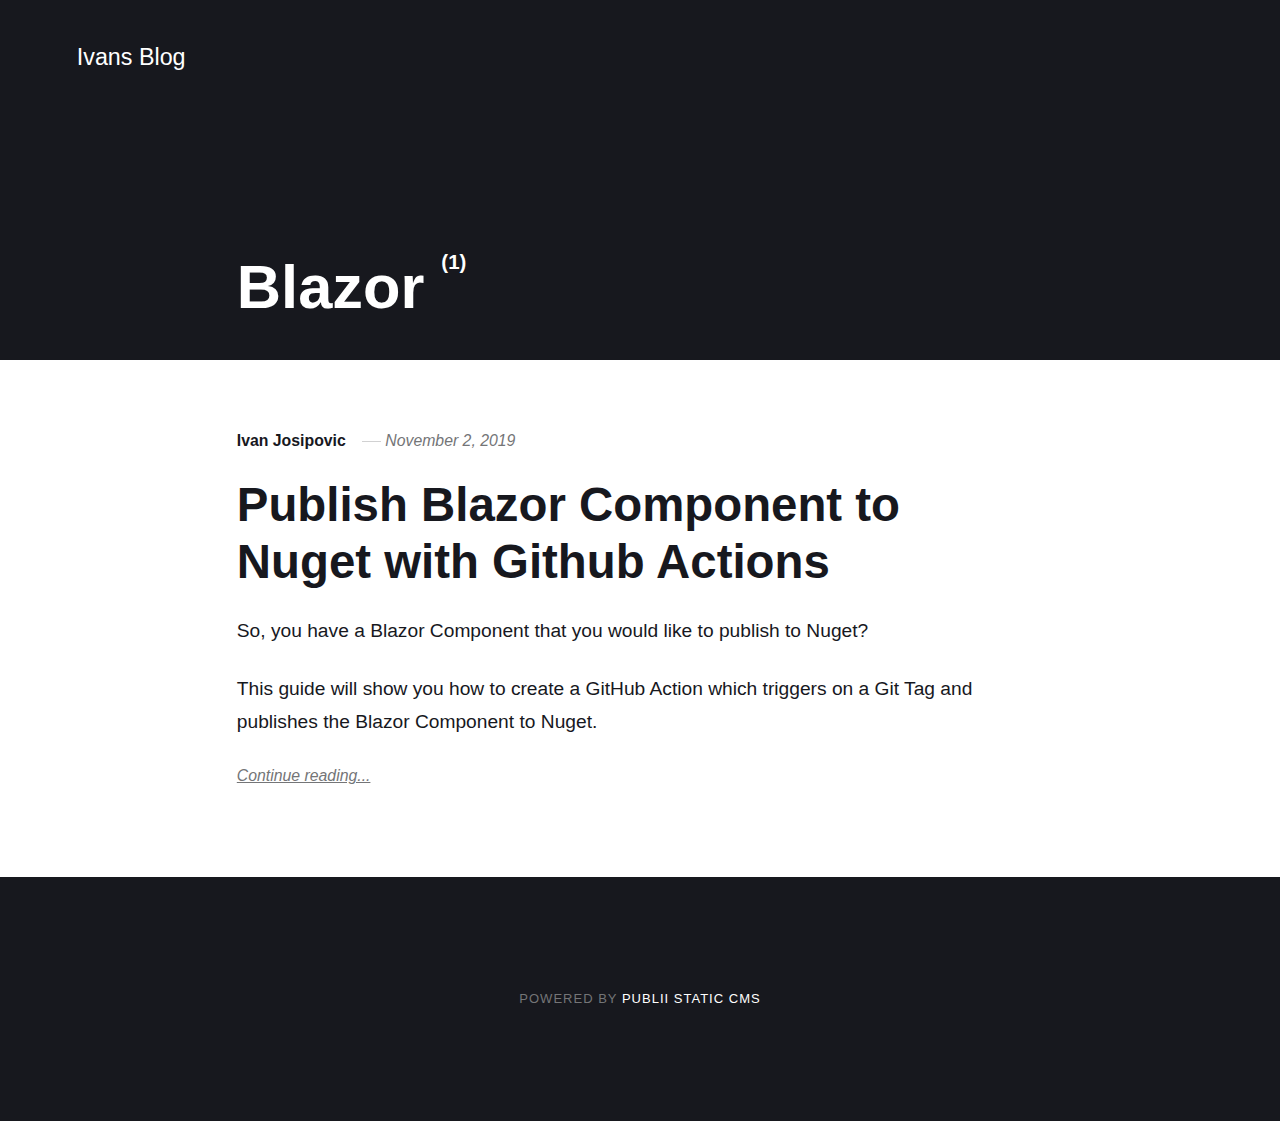
==== blazor/index.html @ 7b17bf5a "Updated from Publii" ====
<!DOCTYPE html><html lang="en"><head><meta charset="utf-8"><meta http-equiv="X-UA-Compatible" content="IE=edge"><meta name="viewport" content="width=device-width,initial-scale=1"><title>Tag: Blazor - Ivans Blog</title><meta name="robots" content="noindex, follow"><meta name="generator" content="Publii Open-Source CMS for Static Site"><link rel="alternate" type="application/atom+xml" href="https://IvanJosipovic.github.io/feed.xml"><link rel="alternate" type="application/json" href="https://IvanJosipovic.github.io/feed.json"><meta property="og:title" content="Blazor"><meta property="og:site_name" content="Ivans Blog"><meta property="og:description" content=""><meta property="og:url" content="https://IvanJosipovic.github.io/blazor/"><meta property="og:type" content="website"><link rel="preconnect" href="https://fonts.gstatic.com/" crossorigin><style>h1,h2,h3,h4,h5,h6,.btn,[type=button],[type=submit],button,.navbar .navbar__menu li,.navbar_mobile_sidebar .navbar__menu li,.feed__author,.post__tag,.post__share>a span,.post__nav-link>span,.footer{font-family:-apple-system,BlinkMacSystemFont,"Segoe UI",Roboto,Oxygen,Ubuntu,Cantarell,"Fira Sans","Droid Sans","Helvetica Neue",Arial,sans-serif,"Apple Color Emoji","Segoe UI Emoji","Segoe UI Symbol"}body,h1,.h1,blockquote,.search__input,.author__name,.author__info>p,.feed__item h2,.post__nav-link{font-family:-apple-system,BlinkMacSystemFont,"Segoe UI",Roboto,Oxygen,Ubuntu,Cantarell,"Fira Sans","Droid Sans","Helvetica Neue",Arial,sans-serif,"Apple Color Emoji","Segoe UI Emoji","Segoe UI Symbol"}</style><link rel="stylesheet" href="https://IvanJosipovic.github.io/assets/css/style.css?v=dde21326d3801d8d871be847b2c70f8a"><script type="application/ld+json">{"@context":"http://schema.org","@type":"Organization","name":"Ivans Blog","url":"https://IvanJosipovic.github.io/"}</script><script src="https://IvanJosipovic.github.io/assets/js/ls.parent-fit.min.js?v=f8467455ea5c88e3e51a4f212d2632bd"></script><script async src="https://IvanJosipovic.github.io/assets/js/lazysizes.min.js?v=6a69d476c93de2b78a72acb259abccea"></script></head><body><div class="site-container"><header class="top" id="js-header"><a class="logo" href="https://IvanJosipovic.github.io/">Ivans Blog</a><div class="search"><div class="search__overlay js-search-overlay"><div class="search__overlay-inner"><form action="https://IvanJosipovic.github.io/search.html" class="search__form"><input class="search__input js-search-input" type="search" name="q" placeholder="search..." autofocus="autofocus"></form><button class="search__close js-search-close" aria-label="Close">Close</button></div></div><button class="search__btn js-search-btn" aria-label="Search"><svg role="presentation" focusable="false"><use xlink:href="https://IvanJosipovic.github.io/assets/svg/svg-map.svg#search"/></svg></button></div></header><main><div class="hero"><header class="hero__content"><div class="wrapper"><h1>Blazor <sup>(1)</sup></h1></div></header></div><div class="feed"><article class="feed__item"><header class="wrapper"><div class="feed__meta"><a href="https://IvanJosipovic.github.io/authors/ivan-josipovic/" class="feed__author invert">Ivan Josipovic</a> <time datetime="2019-11-02T13:29" class="feed__date">November 2, 2019</time></div><h2><a href="https://IvanJosipovic.github.io/publish-blazor-component-to-nuget-with-github-actions.html" class="invert">Publish Blazor Component to Nuget with Github Actions</a></h2></header><div class="wrapper"><p>So, you have a Blazor Component that you would like to publish to Nuget?</p><p>This guide will show you how to create a GitHub Action which triggers on a Git Tag and publishes the Blazor Component to Nuget.</p><a href="https://IvanJosipovic.github.io/publish-blazor-component-to-nuget-with-github-actions.html" class="readmore feed__readmore invert">Continue reading...</a></div></article></div></main><footer class="footer"><div class="footer__copyright">Powered by <a href="https://getpublii.com" target="_blank" rel="nofollow noopener noreferrer">Publii Static CMS</a></div><button class="footer__bttop js-footer__bttop" aria-label="Back to top"><svg><title>Back to top</title><use xlink:href="https://IvanJosipovic.github.io/assets/svg/svg-map.svg#toparrow"/></svg></button></footer></div><script>window.publiiThemeMenuConfig = {    
        mobileMenuMode: 'sidebar',
        animationSpeed: 300,
        submenuWidth: 'auto',
        doubleClickTime: 500,
        mobileMenuExpandableSubmenus: true, 
        relatedContainerForOverlayMenuSelector: '.top',
   };</script><script defer="defer" src="https://IvanJosipovic.github.io/assets/js/scripts.min.js?v=205f40927e4a45297a0b266e50ad78d5"></script><script>var lazyFeaturedImage=function lazyFeaturedImage(){var b=document.querySelectorAll(".hero__image-img");for(var a=0;a<b.length;a++){var c=b[a];c.addEventListener("lazyloaded",function(f){var d=f.target.parentNode;d.classList.add("hero__image--overlay")})}};lazyFeaturedImage();</script></body></html>
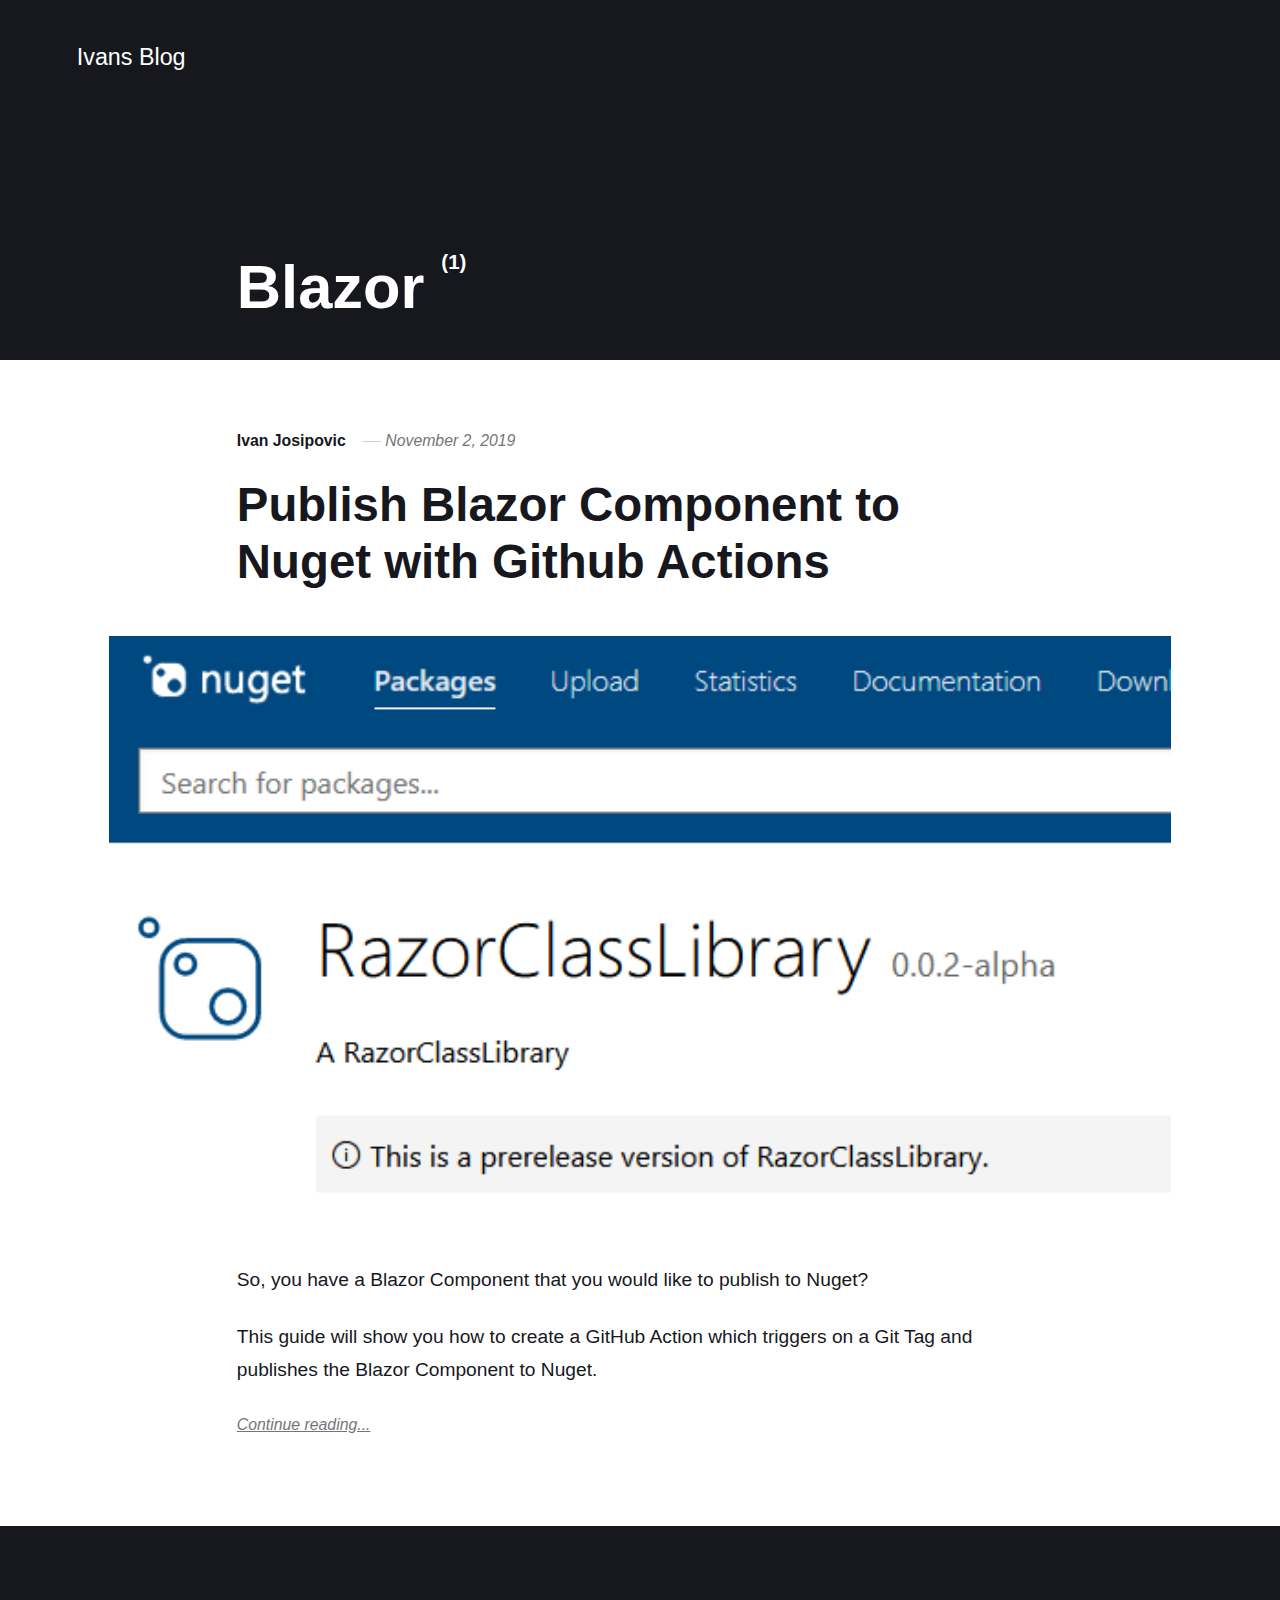
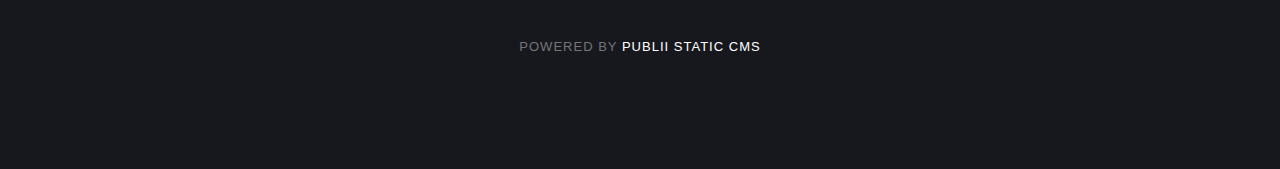
==== commit 08763c4c: "Updated from Publii" ====
--- a/blazor/index.html
+++ b/blazor/index.html
@@ -1,4 +1,4 @@
-<!DOCTYPE html><html lang="en"><head><meta charset="utf-8"><meta http-equiv="X-UA-Compatible" content="IE=edge"><meta name="viewport" content="width=device-width,initial-scale=1"><title>Tag: Blazor - Ivans Blog</title><meta name="robots" content="noindex, follow"><meta name="generator" content="Publii Open-Source CMS for Static Site"><link rel="alternate" type="application/atom+xml" href="https://IvanJosipovic.github.io/feed.xml"><link rel="alternate" type="application/json" href="https://IvanJosipovic.github.io/feed.json"><meta property="og:title" content="Blazor"><meta property="og:site_name" content="Ivans Blog"><meta property="og:description" content=""><meta property="og:url" content="https://IvanJosipovic.github.io/blazor/"><meta property="og:type" content="website"><link rel="preconnect" href="https://fonts.gstatic.com/" crossorigin><style>h1,h2,h3,h4,h5,h6,.btn,[type=button],[type=submit],button,.navbar .navbar__menu li,.navbar_mobile_sidebar .navbar__menu li,.feed__author,.post__tag,.post__share>a span,.post__nav-link>span,.footer{font-family:-apple-system,BlinkMacSystemFont,"Segoe UI",Roboto,Oxygen,Ubuntu,Cantarell,"Fira Sans","Droid Sans","Helvetica Neue",Arial,sans-serif,"Apple Color Emoji","Segoe UI Emoji","Segoe UI Symbol"}body,h1,.h1,blockquote,.search__input,.author__name,.author__info>p,.feed__item h2,.post__nav-link{font-family:-apple-system,BlinkMacSystemFont,"Segoe UI",Roboto,Oxygen,Ubuntu,Cantarell,"Fira Sans","Droid Sans","Helvetica Neue",Arial,sans-serif,"Apple Color Emoji","Segoe UI Emoji","Segoe UI Symbol"}</style><link rel="stylesheet" href="https://IvanJosipovic.github.io/assets/css/style.css?v=dde21326d3801d8d871be847b2c70f8a"><script type="application/ld+json">{"@context":"http://schema.org","@type":"Organization","name":"Ivans Blog","url":"https://IvanJosipovic.github.io/"}</script><script src="https://IvanJosipovic.github.io/assets/js/ls.parent-fit.min.js?v=f8467455ea5c88e3e51a4f212d2632bd"></script><script async src="https://IvanJosipovic.github.io/assets/js/lazysizes.min.js?v=6a69d476c93de2b78a72acb259abccea"></script></head><body><div class="site-container"><header class="top" id="js-header"><a class="logo" href="https://IvanJosipovic.github.io/">Ivans Blog</a><div class="search"><div class="search__overlay js-search-overlay"><div class="search__overlay-inner"><form action="https://IvanJosipovic.github.io/search.html" class="search__form"><input class="search__input js-search-input" type="search" name="q" placeholder="search..." autofocus="autofocus"></form><button class="search__close js-search-close" aria-label="Close">Close</button></div></div><button class="search__btn js-search-btn" aria-label="Search"><svg role="presentation" focusable="false"><use xlink:href="https://IvanJosipovic.github.io/assets/svg/svg-map.svg#search"/></svg></button></div></header><main><div class="hero"><header class="hero__content"><div class="wrapper"><h1>Blazor <sup>(1)</sup></h1></div></header></div><div class="feed"><article class="feed__item"><header class="wrapper"><div class="feed__meta"><a href="https://IvanJosipovic.github.io/authors/ivan-josipovic/" class="feed__author invert">Ivan Josipovic</a> <time datetime="2019-11-02T13:29" class="feed__date">November 2, 2019</time></div><h2><a href="https://IvanJosipovic.github.io/publish-blazor-component-to-nuget-with-github-actions.html" class="invert">Publish Blazor Component to Nuget with Github Actions</a></h2></header><div class="wrapper"><p>So, you have a Blazor Component that you would like to publish to Nuget?</p><p>This guide will show you how to create a GitHub Action which triggers on a Git Tag and publishes the Blazor Component to Nuget.</p><a href="https://IvanJosipovic.github.io/publish-blazor-component-to-nuget-with-github-actions.html" class="readmore feed__readmore invert">Continue reading...</a></div></article></div></main><footer class="footer"><div class="footer__copyright">Powered by <a href="https://getpublii.com" target="_blank" rel="nofollow noopener noreferrer">Publii Static CMS</a></div><button class="footer__bttop js-footer__bttop" aria-label="Back to top"><svg><title>Back to top</title><use xlink:href="https://IvanJosipovic.github.io/assets/svg/svg-map.svg#toparrow"/></svg></button></footer></div><script>window.publiiThemeMenuConfig = {    
+<!DOCTYPE html><html lang="en"><head><meta charset="utf-8"><meta http-equiv="X-UA-Compatible" content="IE=edge"><meta name="viewport" content="width=device-width,initial-scale=1"><title>Tag: Blazor - Ivans Blog</title><meta name="robots" content="noindex, follow"><meta name="generator" content="Publii Open-Source CMS for Static Site"><link rel="alternate" type="application/atom+xml" href="https://IvanJosipovic.github.io/feed.xml"><link rel="alternate" type="application/json" href="https://IvanJosipovic.github.io/feed.json"><meta property="og:title" content="Blazor"><meta property="og:site_name" content="Ivans Blog"><meta property="og:description" content=""><meta property="og:url" content="https://IvanJosipovic.github.io/blazor/"><meta property="og:type" content="website"><meta name="twitter:card" content="summary"><meta name="twitter:site" content="@IvanJosipovic"><meta name="twitter:title" content="Blazor"><meta name="twitter:description" content=""><link rel="preconnect" href="https://fonts.gstatic.com/" crossorigin><style>h1,h2,h3,h4,h5,h6,.btn,[type=button],[type=submit],button,.navbar .navbar__menu li,.navbar_mobile_sidebar .navbar__menu li,.feed__author,.post__tag,.post__share>a span,.post__nav-link>span,.footer{font-family:-apple-system,BlinkMacSystemFont,"Segoe UI",Roboto,Oxygen,Ubuntu,Cantarell,"Fira Sans","Droid Sans","Helvetica Neue",Arial,sans-serif,"Apple Color Emoji","Segoe UI Emoji","Segoe UI Symbol"}body,h1,.h1,blockquote,.search__input,.author__name,.author__info>p,.feed__item h2,.post__nav-link{font-family:-apple-system,BlinkMacSystemFont,"Segoe UI",Roboto,Oxygen,Ubuntu,Cantarell,"Fira Sans","Droid Sans","Helvetica Neue",Arial,sans-serif,"Apple Color Emoji","Segoe UI Emoji","Segoe UI Symbol"}</style><link rel="stylesheet" href="https://IvanJosipovic.github.io/assets/css/style.css?v=dde21326d3801d8d871be847b2c70f8a"><script type="application/ld+json">{"@context":"http://schema.org","@type":"Organization","name":"Ivans Blog","url":"https://IvanJosipovic.github.io/"}</script><script src="https://IvanJosipovic.github.io/assets/js/ls.parent-fit.min.js?v=f8467455ea5c88e3e51a4f212d2632bd"></script><script async src="https://IvanJosipovic.github.io/assets/js/lazysizes.min.js?v=6a69d476c93de2b78a72acb259abccea"></script></head><body><div class="site-container"><header class="top" id="js-header"><a class="logo" href="https://IvanJosipovic.github.io/">Ivans Blog</a><div class="search"><div class="search__overlay js-search-overlay"><div class="search__overlay-inner"><form action="https://IvanJosipovic.github.io/search.html" class="search__form"><input class="search__input js-search-input" type="search" name="q" placeholder="search..." autofocus="autofocus"></form><button class="search__close js-search-close" aria-label="Close">Close</button></div></div><button class="search__btn js-search-btn" aria-label="Search"><svg role="presentation" focusable="false"><use xlink:href="https://IvanJosipovic.github.io/assets/svg/svg-map.svg#search"/></svg></button></div></header><main><div class="hero"><header class="hero__content"><div class="wrapper"><h1>Blazor <sup>(1)</sup></h1></div></header></div><div class="feed"><article class="feed__item"><header class="wrapper"><div class="feed__meta"><a href="https://IvanJosipovic.github.io/authors/ivan-josipovic/" class="feed__author invert">Ivan Josipovic</a> <time datetime="2019-11-02T13:29" class="feed__date">November 2, 2019</time></div><h2><a href="https://IvanJosipovic.github.io/publish-blazor-component-to-nuget-with-github-actions.html" class="invert">Publish Blazor Component to Nuget with Github Actions</a></h2></header><div class="feed__image"><img class="lazyload" data-src="https://IvanJosipovic.github.io/media/posts/1/2019-11-02-15_39_11-NuGet-Gallery-_-RazorClassLibrary-0.0.2-alpha2.png" data-srcset="https://IvanJosipovic.github.io/media/posts/1/responsive/2019-11-02-15_39_11-NuGet-Gallery-_-RazorClassLibrary-0.0.2-alpha2-xs.png 300w ,https://IvanJosipovic.github.io/media/posts/1/responsive/2019-11-02-15_39_11-NuGet-Gallery-_-RazorClassLibrary-0.0.2-alpha2-sm.png 480w ,https://IvanJosipovic.github.io/media/posts/1/responsive/2019-11-02-15_39_11-NuGet-Gallery-_-RazorClassLibrary-0.0.2-alpha2-md.png 768w ,https://IvanJosipovic.github.io/media/posts/1/responsive/2019-11-02-15_39_11-NuGet-Gallery-_-RazorClassLibrary-0.0.2-alpha2-lg.png 1024w ,https://IvanJosipovic.github.io/media/posts/1/responsive/2019-11-02-15_39_11-NuGet-Gallery-_-RazorClassLibrary-0.0.2-alpha2-xl.png 1360w ,https://IvanJosipovic.github.io/media/posts/1/responsive/2019-11-02-15_39_11-NuGet-Gallery-_-RazorClassLibrary-0.0.2-alpha2-2xl.png 1600w" data-aspectratio="1.8238993710691824" data-sizes="auto" height="318" width="580" alt=""></div><div class="wrapper"><p>So, you have a Blazor Component that you would like to publish to Nuget?</p><p>This guide will show you how to create a GitHub Action which triggers on a Git Tag and publishes the Blazor Component to Nuget.</p><a href="https://IvanJosipovic.github.io/publish-blazor-component-to-nuget-with-github-actions.html" class="readmore feed__readmore invert">Continue reading...</a></div></article></div></main><footer class="footer"><div class="footer__copyright">Powered by <a href="https://getpublii.com" target="_blank" rel="nofollow noopener noreferrer">Publii Static CMS</a></div><button class="footer__bttop js-footer__bttop" aria-label="Back to top"><svg><title>Back to top</title><use xlink:href="https://IvanJosipovic.github.io/assets/svg/svg-map.svg#toparrow"/></svg></button></footer></div><script>window.publiiThemeMenuConfig = {    
         mobileMenuMode: 'sidebar',
         animationSpeed: 300,
         submenuWidth: 'auto',
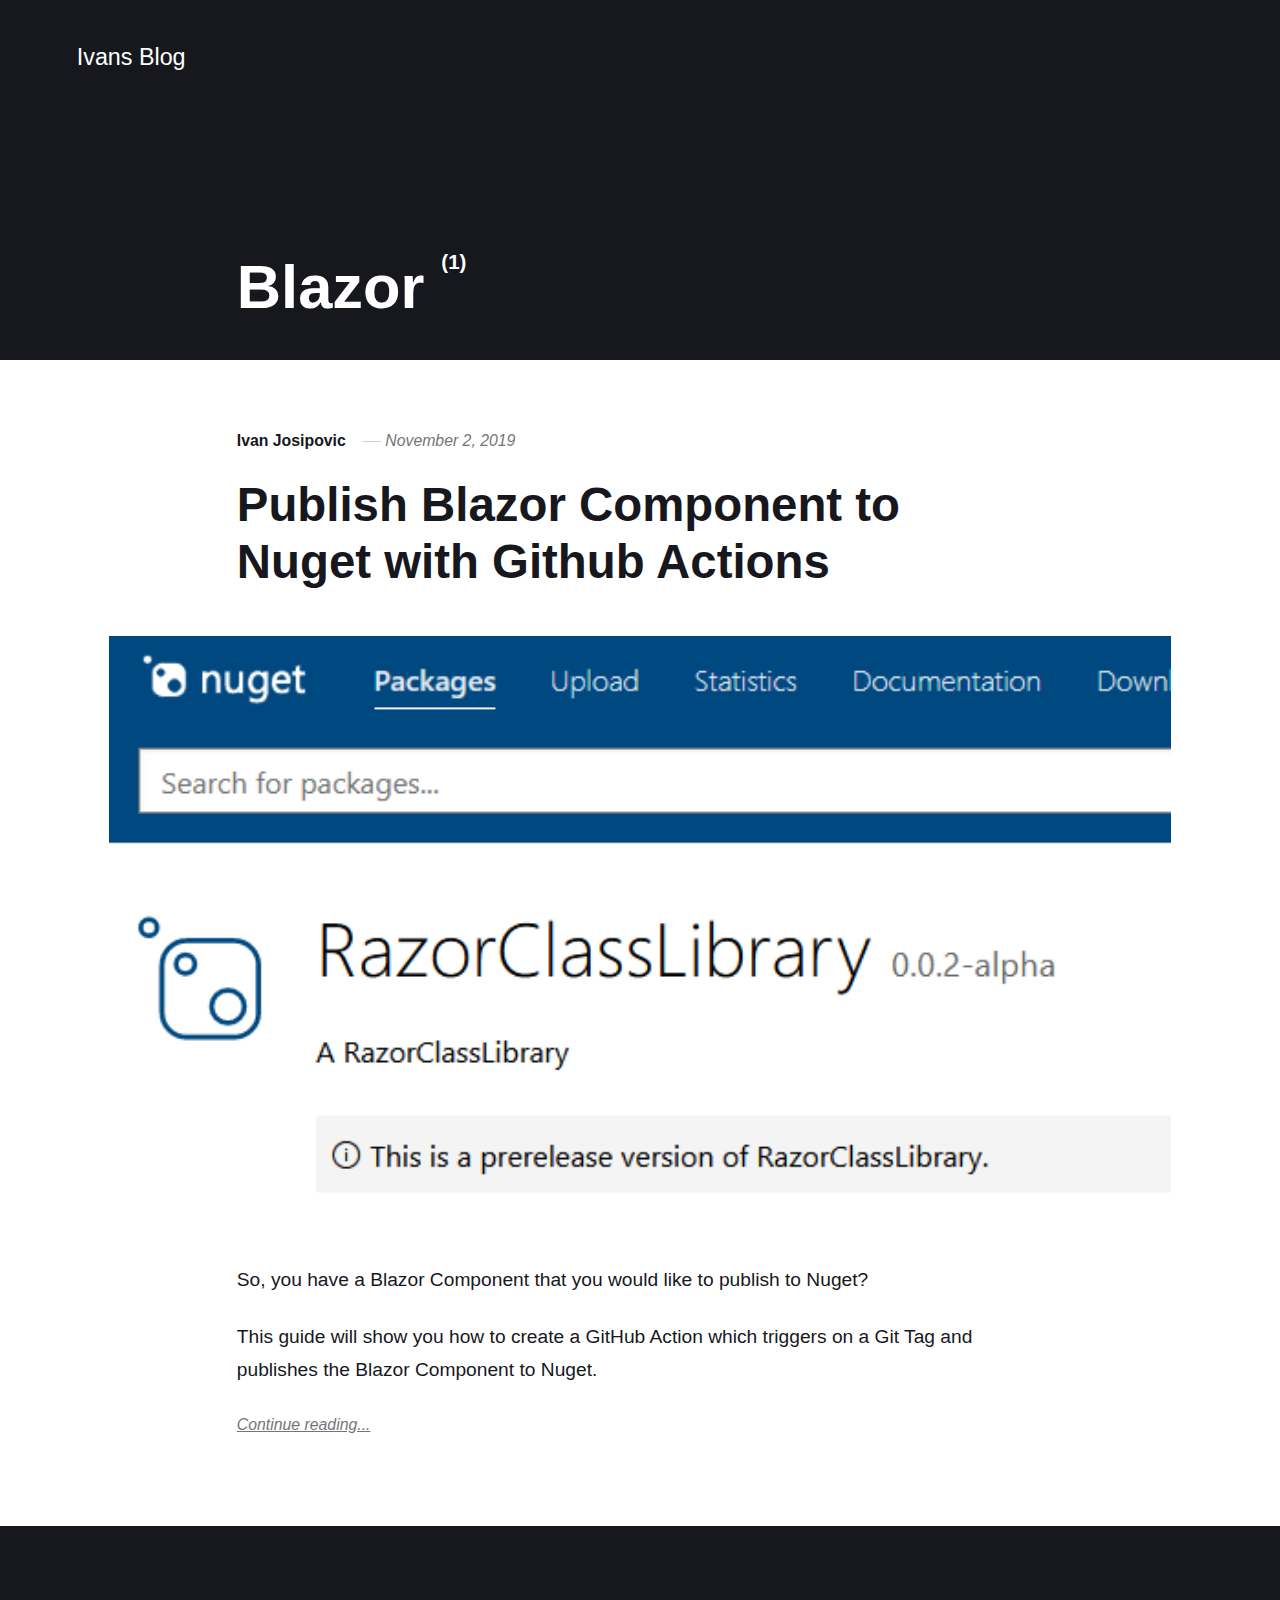
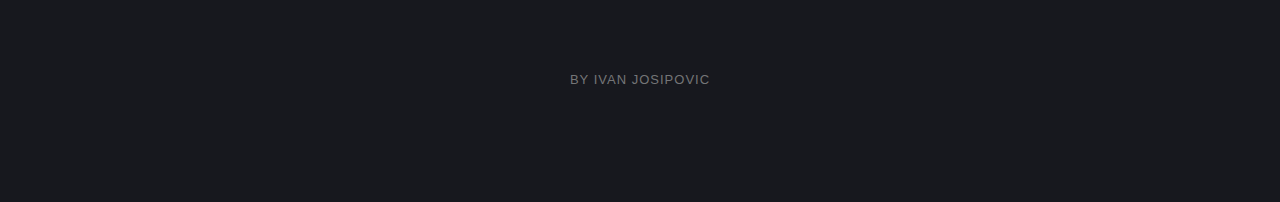
==== commit 8551969a: "Updated from Publii" ====
--- a/blazor/index.html
+++ b/blazor/index.html
@@ -1,4 +1,8 @@
-<!DOCTYPE html><html lang="en"><head><meta charset="utf-8"><meta http-equiv="X-UA-Compatible" content="IE=edge"><meta name="viewport" content="width=device-width,initial-scale=1"><title>Tag: Blazor - Ivans Blog</title><meta name="robots" content="noindex, follow"><meta name="generator" content="Publii Open-Source CMS for Static Site"><link rel="alternate" type="application/atom+xml" href="https://IvanJosipovic.github.io/feed.xml"><link rel="alternate" type="application/json" href="https://IvanJosipovic.github.io/feed.json"><meta property="og:title" content="Blazor"><meta property="og:site_name" content="Ivans Blog"><meta property="og:description" content=""><meta property="og:url" content="https://IvanJosipovic.github.io/blazor/"><meta property="og:type" content="website"><meta name="twitter:card" content="summary"><meta name="twitter:site" content="@IvanJosipovic"><meta name="twitter:title" content="Blazor"><meta name="twitter:description" content=""><link rel="preconnect" href="https://fonts.gstatic.com/" crossorigin><style>h1,h2,h3,h4,h5,h6,.btn,[type=button],[type=submit],button,.navbar .navbar__menu li,.navbar_mobile_sidebar .navbar__menu li,.feed__author,.post__tag,.post__share>a span,.post__nav-link>span,.footer{font-family:-apple-system,BlinkMacSystemFont,"Segoe UI",Roboto,Oxygen,Ubuntu,Cantarell,"Fira Sans","Droid Sans","Helvetica Neue",Arial,sans-serif,"Apple Color Emoji","Segoe UI Emoji","Segoe UI Symbol"}body,h1,.h1,blockquote,.search__input,.author__name,.author__info>p,.feed__item h2,.post__nav-link{font-family:-apple-system,BlinkMacSystemFont,"Segoe UI",Roboto,Oxygen,Ubuntu,Cantarell,"Fira Sans","Droid Sans","Helvetica Neue",Arial,sans-serif,"Apple Color Emoji","Segoe UI Emoji","Segoe UI Symbol"}</style><link rel="stylesheet" href="https://IvanJosipovic.github.io/assets/css/style.css?v=dde21326d3801d8d871be847b2c70f8a"><script type="application/ld+json">{"@context":"http://schema.org","@type":"Organization","name":"Ivans Blog","url":"https://IvanJosipovic.github.io/"}</script><script src="https://IvanJosipovic.github.io/assets/js/ls.parent-fit.min.js?v=f8467455ea5c88e3e51a4f212d2632bd"></script><script async src="https://IvanJosipovic.github.io/assets/js/lazysizes.min.js?v=6a69d476c93de2b78a72acb259abccea"></script></head><body><div class="site-container"><header class="top" id="js-header"><a class="logo" href="https://IvanJosipovic.github.io/">Ivans Blog</a><div class="search"><div class="search__overlay js-search-overlay"><div class="search__overlay-inner"><form action="https://IvanJosipovic.github.io/search.html" class="search__form"><input class="search__input js-search-input" type="search" name="q" placeholder="search..." autofocus="autofocus"></form><button class="search__close js-search-close" aria-label="Close">Close</button></div></div><button class="search__btn js-search-btn" aria-label="Search"><svg role="presentation" focusable="false"><use xlink:href="https://IvanJosipovic.github.io/assets/svg/svg-map.svg#search"/></svg></button></div></header><main><div class="hero"><header class="hero__content"><div class="wrapper"><h1>Blazor <sup>(1)</sup></h1></div></header></div><div class="feed"><article class="feed__item"><header class="wrapper"><div class="feed__meta"><a href="https://IvanJosipovic.github.io/authors/ivan-josipovic/" class="feed__author invert">Ivan Josipovic</a> <time datetime="2019-11-02T13:29" class="feed__date">November 2, 2019</time></div><h2><a href="https://IvanJosipovic.github.io/publish-blazor-component-to-nuget-with-github-actions.html" class="invert">Publish Blazor Component to Nuget with Github Actions</a></h2></header><div class="feed__image"><img class="lazyload" data-src="https://IvanJosipovic.github.io/media/posts/1/2019-11-02-15_39_11-NuGet-Gallery-_-RazorClassLibrary-0.0.2-alpha2.png" data-srcset="https://IvanJosipovic.github.io/media/posts/1/responsive/2019-11-02-15_39_11-NuGet-Gallery-_-RazorClassLibrary-0.0.2-alpha2-xs.png 300w ,https://IvanJosipovic.github.io/media/posts/1/responsive/2019-11-02-15_39_11-NuGet-Gallery-_-RazorClassLibrary-0.0.2-alpha2-sm.png 480w ,https://IvanJosipovic.github.io/media/posts/1/responsive/2019-11-02-15_39_11-NuGet-Gallery-_-RazorClassLibrary-0.0.2-alpha2-md.png 768w ,https://IvanJosipovic.github.io/media/posts/1/responsive/2019-11-02-15_39_11-NuGet-Gallery-_-RazorClassLibrary-0.0.2-alpha2-lg.png 1024w ,https://IvanJosipovic.github.io/media/posts/1/responsive/2019-11-02-15_39_11-NuGet-Gallery-_-RazorClassLibrary-0.0.2-alpha2-xl.png 1360w ,https://IvanJosipovic.github.io/media/posts/1/responsive/2019-11-02-15_39_11-NuGet-Gallery-_-RazorClassLibrary-0.0.2-alpha2-2xl.png 1600w" data-aspectratio="1.8238993710691824" data-sizes="auto" height="318" width="580" alt=""></div><div class="wrapper"><p>So, you have a Blazor Component that you would like to publish to Nuget?</p><p>This guide will show you how to create a GitHub Action which triggers on a Git Tag and publishes the Blazor Component to Nuget.</p><a href="https://IvanJosipovic.github.io/publish-blazor-component-to-nuget-with-github-actions.html" class="readmore feed__readmore invert">Continue reading...</a></div></article></div></main><footer class="footer"><div class="footer__copyright">Powered by <a href="https://getpublii.com" target="_blank" rel="nofollow noopener noreferrer">Publii Static CMS</a></div><button class="footer__bttop js-footer__bttop" aria-label="Back to top"><svg><title>Back to top</title><use xlink:href="https://IvanJosipovic.github.io/assets/svg/svg-map.svg#toparrow"/></svg></button></footer></div><script>window.publiiThemeMenuConfig = {    
+<!DOCTYPE html><html lang="en"><head><meta charset="utf-8"><meta http-equiv="X-UA-Compatible" content="IE=edge"><meta name="viewport" content="width=device-width,initial-scale=1"><title>Tag: Blazor - Ivans Blog</title><meta name="robots" content="noindex, follow"><meta name="generator" content="Publii Open-Source CMS for Static Site"><link rel="alternate" type="application/atom+xml" href="https://IvanJosipovic.github.io/feed.xml"><link rel="alternate" type="application/json" href="https://IvanJosipovic.github.io/feed.json"><meta property="og:title" content="Blazor"><meta property="og:site_name" content="Ivans Blog"><meta property="og:description" content=""><meta property="og:url" content="https://IvanJosipovic.github.io/blazor/"><meta property="og:type" content="website"><meta name="twitter:card" content="summary"><meta name="twitter:site" content="@IvanJosipovic"><meta name="twitter:title" content="Blazor"><meta name="twitter:description" content=""><link rel="preconnect" href="https://fonts.gstatic.com/" crossorigin><style>h1,h2,h3,h4,h5,h6,.btn,[type=button],[type=submit],button,.navbar .navbar__menu li,.navbar_mobile_sidebar .navbar__menu li,.feed__author,.post__tag,.post__share>a span,.post__nav-link>span,.footer{font-family:-apple-system,BlinkMacSystemFont,"Segoe UI",Roboto,Oxygen,Ubuntu,Cantarell,"Fira Sans","Droid Sans","Helvetica Neue",Arial,sans-serif,"Apple Color Emoji","Segoe UI Emoji","Segoe UI Symbol"}body,h1,.h1,blockquote,.search__input,.author__name,.author__info>p,.feed__item h2,.post__nav-link{font-family:-apple-system,BlinkMacSystemFont,"Segoe UI",Roboto,Oxygen,Ubuntu,Cantarell,"Fira Sans","Droid Sans","Helvetica Neue",Arial,sans-serif,"Apple Color Emoji","Segoe UI Emoji","Segoe UI Symbol"}</style><link rel="stylesheet" href="https://IvanJosipovic.github.io/assets/css/style.css?v=dde21326d3801d8d871be847b2c70f8a"><script type="application/ld+json">{"@context":"http://schema.org","@type":"Organization","name":"Ivans Blog","url":"https://IvanJosipovic.github.io/","sameAs":["https://twitter.com/IvanJosipovic","https://www.linkedin.com/in/ivanjosipovic/"]}</script><script src="https://IvanJosipovic.github.io/assets/js/ls.parent-fit.min.js?v=f8467455ea5c88e3e51a4f212d2632bd"></script><script async src="https://IvanJosipovic.github.io/assets/js/lazysizes.min.js?v=6a69d476c93de2b78a72acb259abccea"></script><script async src="https://www.googletagmanager.com/gtag/js?id=UA-151376605-1"></script><script>window.dataLayer = window.dataLayer || [];
+  function gtag(){dataLayer.push(arguments);}
+  gtag('js', new Date());
+
+  gtag('config', 'UA-151376605-1');</script></head><body><div class="site-container"><header class="top" id="js-header"><a class="logo" href="https://IvanJosipovic.github.io/">Ivans Blog</a><div class="search"><div class="search__overlay js-search-overlay"><div class="search__overlay-inner"><form action="https://IvanJosipovic.github.io/search.html" class="search__form"><input class="search__input js-search-input" type="search" name="q" placeholder="search..." autofocus="autofocus"></form><button class="search__close js-search-close" aria-label="Close">Close</button></div></div><button class="search__btn js-search-btn" aria-label="Search"><svg role="presentation" focusable="false"><use xlink:href="https://IvanJosipovic.github.io/assets/svg/svg-map.svg#search"/></svg></button></div></header><main><div class="hero"><header class="hero__content"><div class="wrapper"><h1>Blazor <sup>(1)</sup></h1></div></header></div><div class="feed"><article class="feed__item"><header class="wrapper"><div class="feed__meta"><a href="https://IvanJosipovic.github.io/authors/ivan-josipovic/" class="feed__author invert">Ivan Josipovic</a> <time datetime="2019-11-02T13:29" class="feed__date">November 2, 2019</time></div><h2><a href="https://IvanJosipovic.github.io/publish-blazor-component-to-nuget-with-github-actions.html" class="invert">Publish Blazor Component to Nuget with Github Actions</a></h2></header><div class="feed__image"><img class="lazyload" data-src="https://IvanJosipovic.github.io/media/posts/1/2019-11-02-15_39_11-NuGet-Gallery-_-RazorClassLibrary-0.0.2-alpha2.png" data-srcset="https://IvanJosipovic.github.io/media/posts/1/responsive/2019-11-02-15_39_11-NuGet-Gallery-_-RazorClassLibrary-0.0.2-alpha2-xs.png 300w ,https://IvanJosipovic.github.io/media/posts/1/responsive/2019-11-02-15_39_11-NuGet-Gallery-_-RazorClassLibrary-0.0.2-alpha2-sm.png 480w ,https://IvanJosipovic.github.io/media/posts/1/responsive/2019-11-02-15_39_11-NuGet-Gallery-_-RazorClassLibrary-0.0.2-alpha2-md.png 768w ,https://IvanJosipovic.github.io/media/posts/1/responsive/2019-11-02-15_39_11-NuGet-Gallery-_-RazorClassLibrary-0.0.2-alpha2-lg.png 1024w ,https://IvanJosipovic.github.io/media/posts/1/responsive/2019-11-02-15_39_11-NuGet-Gallery-_-RazorClassLibrary-0.0.2-alpha2-xl.png 1360w ,https://IvanJosipovic.github.io/media/posts/1/responsive/2019-11-02-15_39_11-NuGet-Gallery-_-RazorClassLibrary-0.0.2-alpha2-2xl.png 1600w" data-aspectratio="1.8238993710691824" data-sizes="auto" height="318" width="580" alt=""></div><div class="wrapper"><p>So, you have a Blazor Component that you would like to publish to Nuget?</p><p>This guide will show you how to create a GitHub Action which triggers on a Git Tag and publishes the Blazor Component to Nuget.</p><a href="https://IvanJosipovic.github.io/publish-blazor-component-to-nuget-with-github-actions.html" class="readmore feed__readmore invert">Continue reading...</a></div></article></div></main><footer class="footer"><div class="footer__social"><a href="https://twitter.com/IvanJosipovic" aria-label="Twitter"><svg><use xlink:href="https://IvanJosipovic.github.io/assets/svg/svg-map.svg#twitter"/></svg> </a><a href="https://www.linkedin.com/in/ivanjosipovic/" aria-label="LinkedIn"><svg><use xlink:href="https://IvanJosipovic.github.io/assets/svg/svg-map.svg#linkedin"/></svg></a></div><div class="footer__copyright">by Ivan Josipovic</div><button class="footer__bttop js-footer__bttop" aria-label="Back to top"><svg><title>Back to top</title><use xlink:href="https://IvanJosipovic.github.io/assets/svg/svg-map.svg#toparrow"/></svg></button></footer></div><script>window.publiiThemeMenuConfig = {    
         mobileMenuMode: 'sidebar',
         animationSpeed: 300,
         submenuWidth: 'auto',
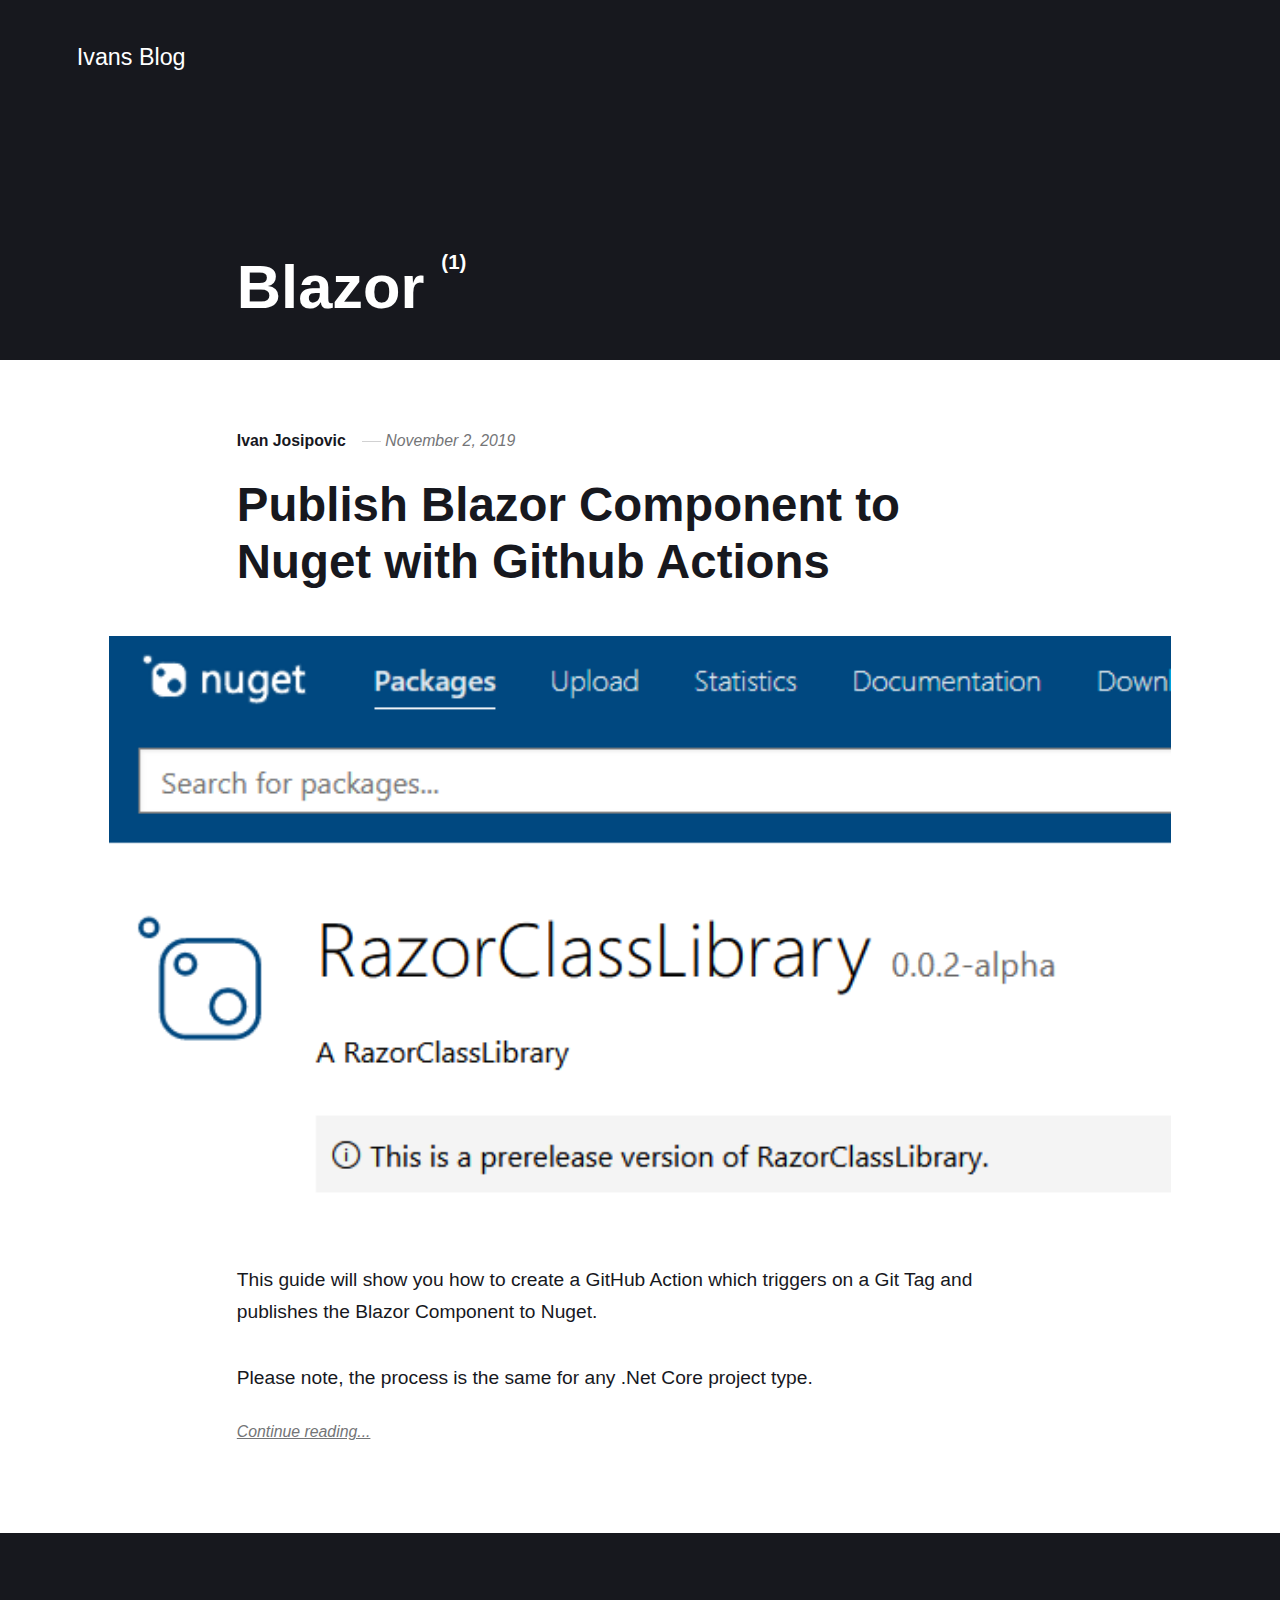
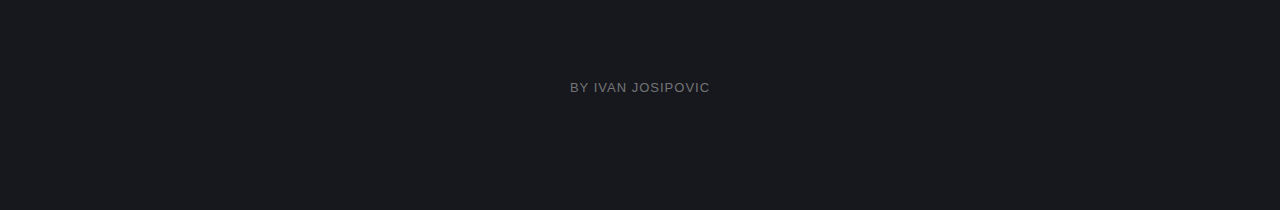
==== commit bc18ba35: "Updated from Publii" ====
--- a/blazor/index.html
+++ b/blazor/index.html
@@ -2,7 +2,7 @@
   function gtag(){dataLayer.push(arguments);}
   gtag('js', new Date());
 
-  gtag('config', 'UA-151376605-1');</script></head><body><div class="site-container"><header class="top" id="js-header"><a class="logo" href="https://IvanJosipovic.github.io/">Ivans Blog</a><div class="search"><div class="search__overlay js-search-overlay"><div class="search__overlay-inner"><form action="https://IvanJosipovic.github.io/search.html" class="search__form"><input class="search__input js-search-input" type="search" name="q" placeholder="search..." autofocus="autofocus"></form><button class="search__close js-search-close" aria-label="Close">Close</button></div></div><button class="search__btn js-search-btn" aria-label="Search"><svg role="presentation" focusable="false"><use xlink:href="https://IvanJosipovic.github.io/assets/svg/svg-map.svg#search"/></svg></button></div></header><main><div class="hero"><header class="hero__content"><div class="wrapper"><h1>Blazor <sup>(1)</sup></h1></div></header></div><div class="feed"><article class="feed__item"><header class="wrapper"><div class="feed__meta"><a href="https://IvanJosipovic.github.io/authors/ivan-josipovic/" class="feed__author invert">Ivan Josipovic</a> <time datetime="2019-11-02T13:29" class="feed__date">November 2, 2019</time></div><h2><a href="https://IvanJosipovic.github.io/publish-blazor-component-to-nuget-with-github-actions.html" class="invert">Publish Blazor Component to Nuget with Github Actions</a></h2></header><div class="feed__image"><img class="lazyload" data-src="https://IvanJosipovic.github.io/media/posts/1/2019-11-02-15_39_11-NuGet-Gallery-_-RazorClassLibrary-0.0.2-alpha2.png" data-srcset="https://IvanJosipovic.github.io/media/posts/1/responsive/2019-11-02-15_39_11-NuGet-Gallery-_-RazorClassLibrary-0.0.2-alpha2-xs.png 300w ,https://IvanJosipovic.github.io/media/posts/1/responsive/2019-11-02-15_39_11-NuGet-Gallery-_-RazorClassLibrary-0.0.2-alpha2-sm.png 480w ,https://IvanJosipovic.github.io/media/posts/1/responsive/2019-11-02-15_39_11-NuGet-Gallery-_-RazorClassLibrary-0.0.2-alpha2-md.png 768w ,https://IvanJosipovic.github.io/media/posts/1/responsive/2019-11-02-15_39_11-NuGet-Gallery-_-RazorClassLibrary-0.0.2-alpha2-lg.png 1024w ,https://IvanJosipovic.github.io/media/posts/1/responsive/2019-11-02-15_39_11-NuGet-Gallery-_-RazorClassLibrary-0.0.2-alpha2-xl.png 1360w ,https://IvanJosipovic.github.io/media/posts/1/responsive/2019-11-02-15_39_11-NuGet-Gallery-_-RazorClassLibrary-0.0.2-alpha2-2xl.png 1600w" data-aspectratio="1.8238993710691824" data-sizes="auto" height="318" width="580" alt=""></div><div class="wrapper"><p>So, you have a Blazor Component that you would like to publish to Nuget?</p><p>This guide will show you how to create a GitHub Action which triggers on a Git Tag and publishes the Blazor Component to Nuget.</p><a href="https://IvanJosipovic.github.io/publish-blazor-component-to-nuget-with-github-actions.html" class="readmore feed__readmore invert">Continue reading...</a></div></article></div></main><footer class="footer"><div class="footer__social"><a href="https://twitter.com/IvanJosipovic" aria-label="Twitter"><svg><use xlink:href="https://IvanJosipovic.github.io/assets/svg/svg-map.svg#twitter"/></svg> </a><a href="https://www.linkedin.com/in/ivanjosipovic/" aria-label="LinkedIn"><svg><use xlink:href="https://IvanJosipovic.github.io/assets/svg/svg-map.svg#linkedin"/></svg></a></div><div class="footer__copyright">by Ivan Josipovic</div><button class="footer__bttop js-footer__bttop" aria-label="Back to top"><svg><title>Back to top</title><use xlink:href="https://IvanJosipovic.github.io/assets/svg/svg-map.svg#toparrow"/></svg></button></footer></div><script>window.publiiThemeMenuConfig = {    
+  gtag('config', 'UA-151376605-1');</script></head><body><div class="site-container"><header class="top" id="js-header"><a class="logo" href="https://IvanJosipovic.github.io/">Ivans Blog</a><div class="search"><div class="search__overlay js-search-overlay"><div class="search__overlay-inner"><form action="https://IvanJosipovic.github.io/search.html" class="search__form"><input class="search__input js-search-input" type="search" name="q" placeholder="search..." autofocus="autofocus"></form><button class="search__close js-search-close" aria-label="Close">Close</button></div></div><button class="search__btn js-search-btn" aria-label="Search"><svg role="presentation" focusable="false"><use xlink:href="https://IvanJosipovic.github.io/assets/svg/svg-map.svg#search"/></svg></button></div></header><main><div class="hero"><header class="hero__content"><div class="wrapper"><h1>Blazor <sup>(1)</sup></h1></div></header></div><div class="feed"><article class="feed__item"><header class="wrapper"><div class="feed__meta"><a href="https://IvanJosipovic.github.io/authors/ivan-josipovic/" class="feed__author invert">Ivan Josipovic</a> <time datetime="2019-11-02T13:29" class="feed__date">November 2, 2019</time></div><h2><a href="https://IvanJosipovic.github.io/publish-blazor-component-to-nuget-with-github-actions.html" class="invert">Publish Blazor Component to Nuget with Github Actions</a></h2></header><div class="feed__image"><img class="lazyload" data-src="https://IvanJosipovic.github.io/media/posts/1/2019-11-02-15_39_11-NuGet-Gallery-_-RazorClassLibrary-0.0.2-alpha2.png" data-srcset="https://IvanJosipovic.github.io/media/posts/1/responsive/2019-11-02-15_39_11-NuGet-Gallery-_-RazorClassLibrary-0.0.2-alpha2-xs.png 300w ,https://IvanJosipovic.github.io/media/posts/1/responsive/2019-11-02-15_39_11-NuGet-Gallery-_-RazorClassLibrary-0.0.2-alpha2-sm.png 480w ,https://IvanJosipovic.github.io/media/posts/1/responsive/2019-11-02-15_39_11-NuGet-Gallery-_-RazorClassLibrary-0.0.2-alpha2-md.png 768w ,https://IvanJosipovic.github.io/media/posts/1/responsive/2019-11-02-15_39_11-NuGet-Gallery-_-RazorClassLibrary-0.0.2-alpha2-lg.png 1024w ,https://IvanJosipovic.github.io/media/posts/1/responsive/2019-11-02-15_39_11-NuGet-Gallery-_-RazorClassLibrary-0.0.2-alpha2-xl.png 1360w ,https://IvanJosipovic.github.io/media/posts/1/responsive/2019-11-02-15_39_11-NuGet-Gallery-_-RazorClassLibrary-0.0.2-alpha2-2xl.png 1600w" data-aspectratio="1.8238993710691824" data-sizes="auto" height="318" width="580" alt=""></div><div class="wrapper"><p>This guide will show you how to create a GitHub Action which triggers on a Git Tag and publishes the Blazor Component to Nuget.<br><br>Please note, the process is the same for any .Net Core project type.</p><a href="https://IvanJosipovic.github.io/publish-blazor-component-to-nuget-with-github-actions.html" class="readmore feed__readmore invert">Continue reading...</a></div></article></div></main><footer class="footer"><div class="footer__social"><a href="https://twitter.com/IvanJosipovic" aria-label="Twitter"><svg><use xlink:href="https://IvanJosipovic.github.io/assets/svg/svg-map.svg#twitter"/></svg> </a><a href="https://www.linkedin.com/in/ivanjosipovic/" aria-label="LinkedIn"><svg><use xlink:href="https://IvanJosipovic.github.io/assets/svg/svg-map.svg#linkedin"/></svg></a></div><div class="footer__copyright">by Ivan Josipovic</div><button class="footer__bttop js-footer__bttop" aria-label="Back to top"><svg><title>Back to top</title><use xlink:href="https://IvanJosipovic.github.io/assets/svg/svg-map.svg#toparrow"/></svg></button></footer></div><script>window.publiiThemeMenuConfig = {    
         mobileMenuMode: 'sidebar',
         animationSpeed: 300,
         submenuWidth: 'auto',
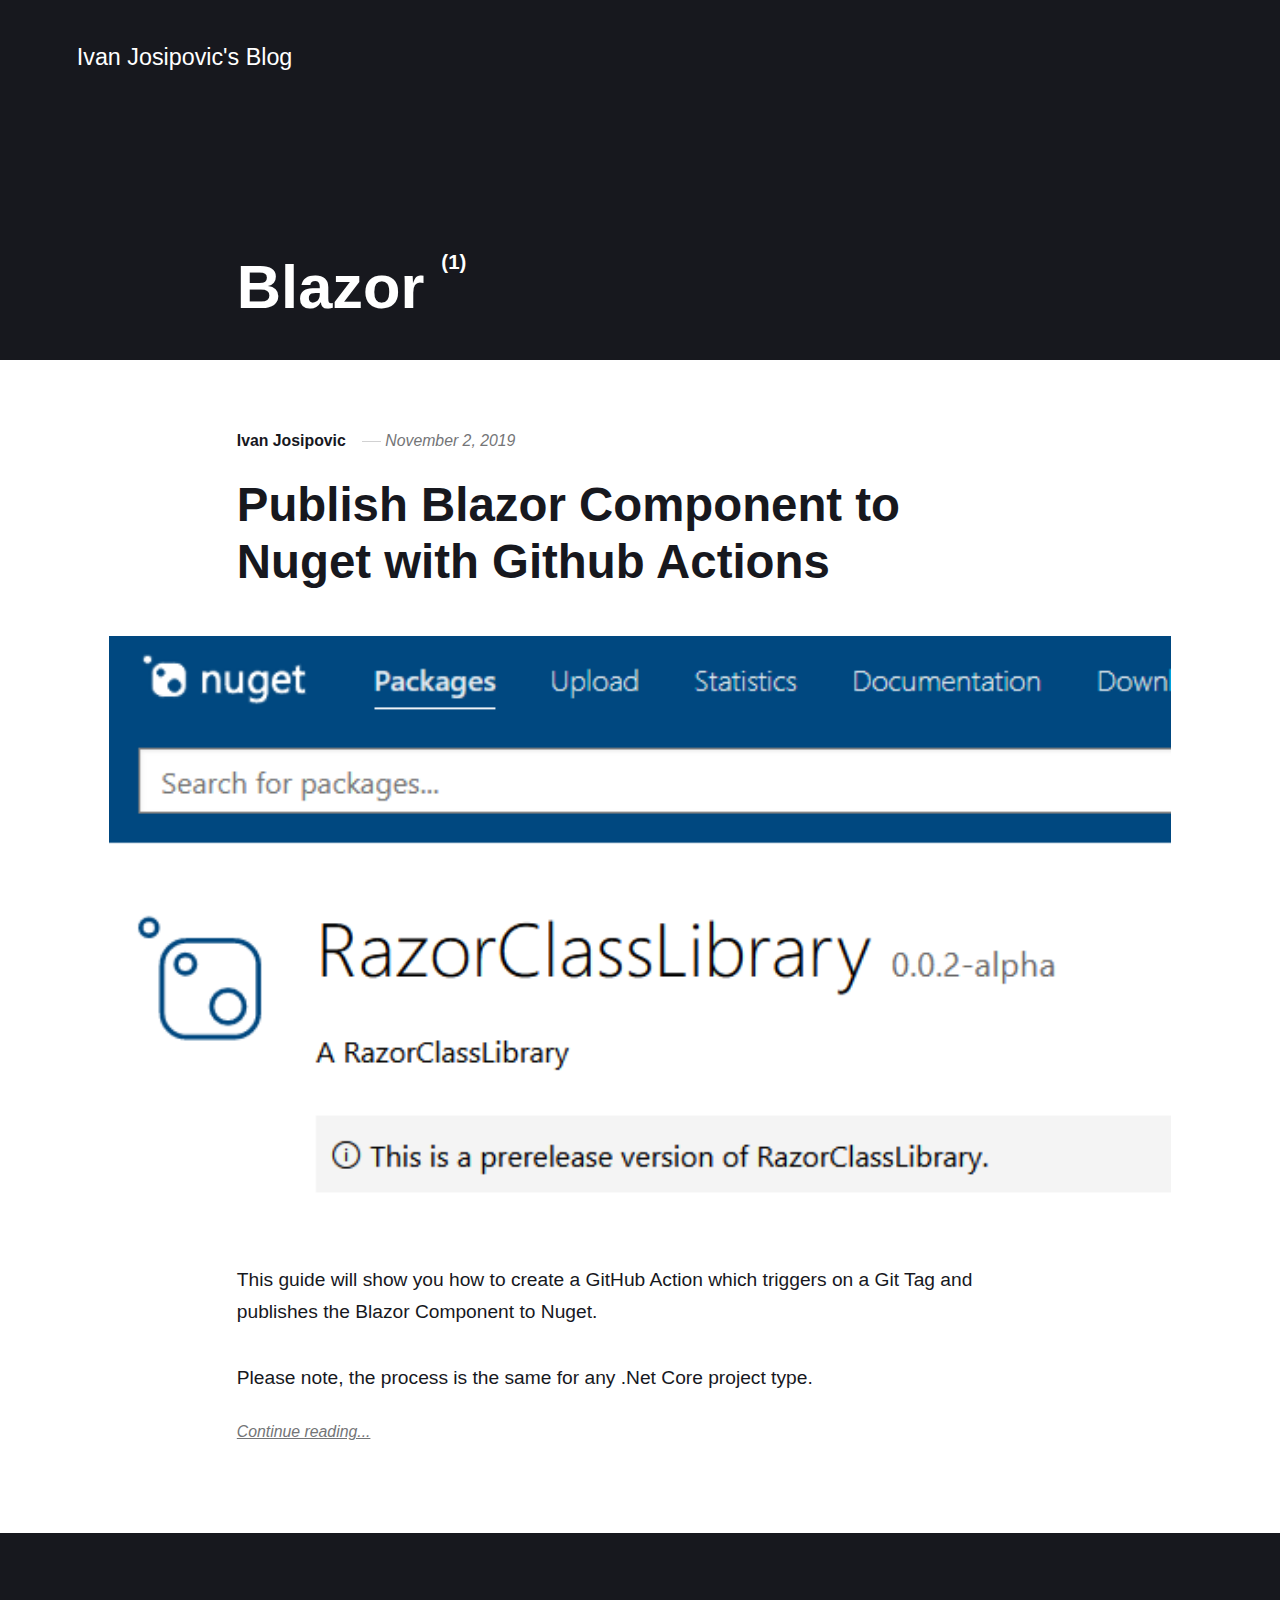
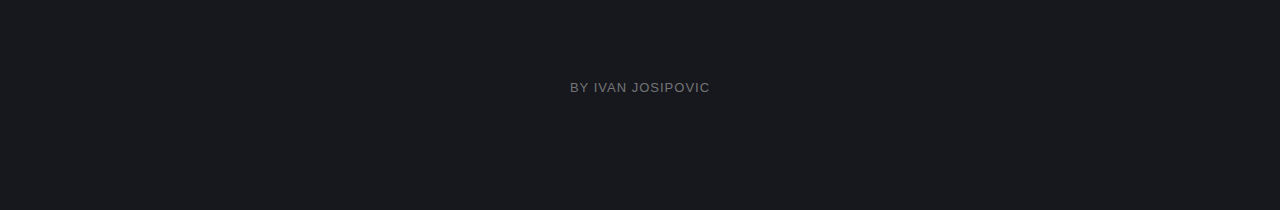
==== commit fab7a162: "Updated from Publii" ====
--- a/blazor/index.html
+++ b/blazor/index.html
@@ -1,8 +1,8 @@
-<!DOCTYPE html><html lang="en"><head><meta charset="utf-8"><meta http-equiv="X-UA-Compatible" content="IE=edge"><meta name="viewport" content="width=device-width,initial-scale=1"><title>Tag: Blazor - Ivans Blog</title><meta name="robots" content="noindex, follow"><meta name="generator" content="Publii Open-Source CMS for Static Site"><link rel="alternate" type="application/atom+xml" href="https://IvanJosipovic.github.io/feed.xml"><link rel="alternate" type="application/json" href="https://IvanJosipovic.github.io/feed.json"><meta property="og:title" content="Blazor"><meta property="og:site_name" content="Ivans Blog"><meta property="og:description" content=""><meta property="og:url" content="https://IvanJosipovic.github.io/blazor/"><meta property="og:type" content="website"><meta name="twitter:card" content="summary"><meta name="twitter:site" content="@IvanJosipovic"><meta name="twitter:title" content="Blazor"><meta name="twitter:description" content=""><link rel="preconnect" href="https://fonts.gstatic.com/" crossorigin><style>h1,h2,h3,h4,h5,h6,.btn,[type=button],[type=submit],button,.navbar .navbar__menu li,.navbar_mobile_sidebar .navbar__menu li,.feed__author,.post__tag,.post__share>a span,.post__nav-link>span,.footer{font-family:-apple-system,BlinkMacSystemFont,"Segoe UI",Roboto,Oxygen,Ubuntu,Cantarell,"Fira Sans","Droid Sans","Helvetica Neue",Arial,sans-serif,"Apple Color Emoji","Segoe UI Emoji","Segoe UI Symbol"}body,h1,.h1,blockquote,.search__input,.author__name,.author__info>p,.feed__item h2,.post__nav-link{font-family:-apple-system,BlinkMacSystemFont,"Segoe UI",Roboto,Oxygen,Ubuntu,Cantarell,"Fira Sans","Droid Sans","Helvetica Neue",Arial,sans-serif,"Apple Color Emoji","Segoe UI Emoji","Segoe UI Symbol"}</style><link rel="stylesheet" href="https://IvanJosipovic.github.io/assets/css/style.css?v=dde21326d3801d8d871be847b2c70f8a"><script type="application/ld+json">{"@context":"http://schema.org","@type":"Organization","name":"Ivans Blog","url":"https://IvanJosipovic.github.io/","sameAs":["https://twitter.com/IvanJosipovic","https://www.linkedin.com/in/ivanjosipovic/"]}</script><script src="https://IvanJosipovic.github.io/assets/js/ls.parent-fit.min.js?v=f8467455ea5c88e3e51a4f212d2632bd"></script><script async src="https://IvanJosipovic.github.io/assets/js/lazysizes.min.js?v=6a69d476c93de2b78a72acb259abccea"></script><script async src="https://www.googletagmanager.com/gtag/js?id=UA-151376605-1"></script><script>window.dataLayer = window.dataLayer || [];
+<!DOCTYPE html><html lang="en"><head><meta charset="utf-8"><meta http-equiv="X-UA-Compatible" content="IE=edge"><meta name="viewport" content="width=device-width,initial-scale=1"><title>Tag: Blazor - Ivan Josipovic&#x27;s Blog</title><meta name="robots" content="noindex, follow"><meta name="generator" content="Publii Open-Source CMS for Static Site"><link rel="alternate" type="application/atom+xml" href="https://IvanJosipovic.github.io/feed.xml"><link rel="alternate" type="application/json" href="https://IvanJosipovic.github.io/feed.json"><meta property="og:title" content="Blazor"><meta property="og:site_name" content="Ivan Josipovic's Blog"><meta property="og:description" content=""><meta property="og:url" content="https://IvanJosipovic.github.io/blazor/"><meta property="og:type" content="website"><meta name="twitter:card" content="summary"><meta name="twitter:site" content="@IvanJosipovic"><meta name="twitter:title" content="Blazor"><meta name="twitter:description" content=""><link rel="preconnect" href="https://fonts.gstatic.com/" crossorigin><style>h1,h2,h3,h4,h5,h6,.btn,[type=button],[type=submit],button,.navbar .navbar__menu li,.navbar_mobile_sidebar .navbar__menu li,.feed__author,.post__tag,.post__share>a span,.post__nav-link>span,.footer{font-family:-apple-system,BlinkMacSystemFont,"Segoe UI",Roboto,Oxygen,Ubuntu,Cantarell,"Fira Sans","Droid Sans","Helvetica Neue",Arial,sans-serif,"Apple Color Emoji","Segoe UI Emoji","Segoe UI Symbol"}body,h1,.h1,blockquote,.search__input,.author__name,.author__info>p,.feed__item h2,.post__nav-link{font-family:-apple-system,BlinkMacSystemFont,"Segoe UI",Roboto,Oxygen,Ubuntu,Cantarell,"Fira Sans","Droid Sans","Helvetica Neue",Arial,sans-serif,"Apple Color Emoji","Segoe UI Emoji","Segoe UI Symbol"}</style><link rel="stylesheet" href="https://IvanJosipovic.github.io/assets/css/style.css?v=84dbef96519310edb95801671d04fab9"><script type="application/ld+json">{"@context":"http://schema.org","@type":"Organization","name":"Ivan Josipovic's Blog","url":"https://IvanJosipovic.github.io/","sameAs":["https://twitter.com/IvanJosipovic","https://www.linkedin.com/in/ivanjosipovic/"]}</script><script src="https://IvanJosipovic.github.io/assets/js/ls.parent-fit.min.js?v=f8467455ea5c88e3e51a4f212d2632bd"></script><script async src="https://IvanJosipovic.github.io/assets/js/lazysizes.min.js?v=6a69d476c93de2b78a72acb259abccea"></script><script async src="https://www.googletagmanager.com/gtag/js?id=UA-151376605-1"></script><script>window.dataLayer = window.dataLayer || [];
   function gtag(){dataLayer.push(arguments);}
   gtag('js', new Date());
 
-  gtag('config', 'UA-151376605-1');</script></head><body><div class="site-container"><header class="top" id="js-header"><a class="logo" href="https://IvanJosipovic.github.io/">Ivans Blog</a><div class="search"><div class="search__overlay js-search-overlay"><div class="search__overlay-inner"><form action="https://IvanJosipovic.github.io/search.html" class="search__form"><input class="search__input js-search-input" type="search" name="q" placeholder="search..." autofocus="autofocus"></form><button class="search__close js-search-close" aria-label="Close">Close</button></div></div><button class="search__btn js-search-btn" aria-label="Search"><svg role="presentation" focusable="false"><use xlink:href="https://IvanJosipovic.github.io/assets/svg/svg-map.svg#search"/></svg></button></div></header><main><div class="hero"><header class="hero__content"><div class="wrapper"><h1>Blazor <sup>(1)</sup></h1></div></header></div><div class="feed"><article class="feed__item"><header class="wrapper"><div class="feed__meta"><a href="https://IvanJosipovic.github.io/authors/ivan-josipovic/" class="feed__author invert">Ivan Josipovic</a> <time datetime="2019-11-02T13:29" class="feed__date">November 2, 2019</time></div><h2><a href="https://IvanJosipovic.github.io/publish-blazor-component-to-nuget-with-github-actions.html" class="invert">Publish Blazor Component to Nuget with Github Actions</a></h2></header><div class="feed__image"><img class="lazyload" data-src="https://IvanJosipovic.github.io/media/posts/1/2019-11-02-15_39_11-NuGet-Gallery-_-RazorClassLibrary-0.0.2-alpha2.png" data-srcset="https://IvanJosipovic.github.io/media/posts/1/responsive/2019-11-02-15_39_11-NuGet-Gallery-_-RazorClassLibrary-0.0.2-alpha2-xs.png 300w ,https://IvanJosipovic.github.io/media/posts/1/responsive/2019-11-02-15_39_11-NuGet-Gallery-_-RazorClassLibrary-0.0.2-alpha2-sm.png 480w ,https://IvanJosipovic.github.io/media/posts/1/responsive/2019-11-02-15_39_11-NuGet-Gallery-_-RazorClassLibrary-0.0.2-alpha2-md.png 768w ,https://IvanJosipovic.github.io/media/posts/1/responsive/2019-11-02-15_39_11-NuGet-Gallery-_-RazorClassLibrary-0.0.2-alpha2-lg.png 1024w ,https://IvanJosipovic.github.io/media/posts/1/responsive/2019-11-02-15_39_11-NuGet-Gallery-_-RazorClassLibrary-0.0.2-alpha2-xl.png 1360w ,https://IvanJosipovic.github.io/media/posts/1/responsive/2019-11-02-15_39_11-NuGet-Gallery-_-RazorClassLibrary-0.0.2-alpha2-2xl.png 1600w" data-aspectratio="1.8238993710691824" data-sizes="auto" height="318" width="580" alt=""></div><div class="wrapper"><p>This guide will show you how to create a GitHub Action which triggers on a Git Tag and publishes the Blazor Component to Nuget.<br><br>Please note, the process is the same for any .Net Core project type.</p><a href="https://IvanJosipovic.github.io/publish-blazor-component-to-nuget-with-github-actions.html" class="readmore feed__readmore invert">Continue reading...</a></div></article></div></main><footer class="footer"><div class="footer__social"><a href="https://twitter.com/IvanJosipovic" aria-label="Twitter"><svg><use xlink:href="https://IvanJosipovic.github.io/assets/svg/svg-map.svg#twitter"/></svg> </a><a href="https://www.linkedin.com/in/ivanjosipovic/" aria-label="LinkedIn"><svg><use xlink:href="https://IvanJosipovic.github.io/assets/svg/svg-map.svg#linkedin"/></svg></a></div><div class="footer__copyright">by Ivan Josipovic</div><button class="footer__bttop js-footer__bttop" aria-label="Back to top"><svg><title>Back to top</title><use xlink:href="https://IvanJosipovic.github.io/assets/svg/svg-map.svg#toparrow"/></svg></button></footer></div><script>window.publiiThemeMenuConfig = {    
+  gtag('config', 'UA-151376605-1');</script></head><body><div class="site-container"><header class="top" id="js-header"><a class="logo" href="https://IvanJosipovic.github.io/">Ivan Josipovic&#x27;s Blog</a><div class="search"><div class="search__overlay js-search-overlay"><div class="search__overlay-inner"><form action="https://IvanJosipovic.github.io/search.html" class="search__form"><input class="search__input js-search-input" type="search" name="q" placeholder="search..." autofocus="autofocus"></form><button class="search__close js-search-close" aria-label="Close">Close</button></div></div><button class="search__btn js-search-btn" aria-label="Search"><svg role="presentation" focusable="false"><use xlink:href="https://IvanJosipovic.github.io/assets/svg/svg-map.svg#search"/></svg></button></div></header><main><div class="hero"><header class="hero__content"><div class="wrapper"><h1>Blazor <sup>(1)</sup></h1></div></header></div><div class="feed"><article class="feed__item"><header class="wrapper"><div class="feed__meta"><a href="https://IvanJosipovic.github.io/authors/ivan-josipovic/" class="feed__author invert">Ivan Josipovic</a> <time datetime="2019-11-02T13:29" class="feed__date">November 2, 2019</time></div><h2><a href="https://IvanJosipovic.github.io/publish-blazor-component-to-nuget-with-github-actions.html" class="invert">Publish Blazor Component to Nuget with Github Actions</a></h2></header><div class="feed__image"><img class="lazyload" data-src="https://IvanJosipovic.github.io/media/posts/1/2019-11-02-15_39_11-NuGet-Gallery-_-RazorClassLibrary-0.0.2-alpha2.png" data-srcset="https://IvanJosipovic.github.io/media/posts/1/responsive/2019-11-02-15_39_11-NuGet-Gallery-_-RazorClassLibrary-0.0.2-alpha2-xs.png 300w ,https://IvanJosipovic.github.io/media/posts/1/responsive/2019-11-02-15_39_11-NuGet-Gallery-_-RazorClassLibrary-0.0.2-alpha2-sm.png 480w ,https://IvanJosipovic.github.io/media/posts/1/responsive/2019-11-02-15_39_11-NuGet-Gallery-_-RazorClassLibrary-0.0.2-alpha2-md.png 768w ,https://IvanJosipovic.github.io/media/posts/1/responsive/2019-11-02-15_39_11-NuGet-Gallery-_-RazorClassLibrary-0.0.2-alpha2-lg.png 1024w ,https://IvanJosipovic.github.io/media/posts/1/responsive/2019-11-02-15_39_11-NuGet-Gallery-_-RazorClassLibrary-0.0.2-alpha2-xl.png 1360w ,https://IvanJosipovic.github.io/media/posts/1/responsive/2019-11-02-15_39_11-NuGet-Gallery-_-RazorClassLibrary-0.0.2-alpha2-2xl.png 1600w" data-aspectratio="1.8238993710691824" data-sizes="auto" height="318" width="580" alt=""></div><div class="wrapper"><p>This guide will show you how to create a GitHub Action which triggers on a Git Tag and publishes the Blazor Component to Nuget.<br><br>Please note, the process is the same for any .Net Core project type.</p><a href="https://IvanJosipovic.github.io/publish-blazor-component-to-nuget-with-github-actions.html" class="readmore feed__readmore invert">Continue reading...</a></div></article></div></main><footer class="footer"><div class="footer__social"><a href="https://twitter.com/IvanJosipovic" aria-label="Twitter"><svg><use xlink:href="https://IvanJosipovic.github.io/assets/svg/svg-map.svg#twitter"/></svg> </a><a href="https://www.linkedin.com/in/ivanjosipovic/" aria-label="LinkedIn"><svg><use xlink:href="https://IvanJosipovic.github.io/assets/svg/svg-map.svg#linkedin"/></svg></a></div><div class="footer__copyright">by Ivan Josipovic</div><button class="footer__bttop js-footer__bttop" aria-label="Back to top"><svg><title>Back to top</title><use xlink:href="https://IvanJosipovic.github.io/assets/svg/svg-map.svg#toparrow"/></svg></button></footer></div><script>window.publiiThemeMenuConfig = {    
         mobileMenuMode: 'sidebar',
         animationSpeed: 300,
         submenuWidth: 'auto',
